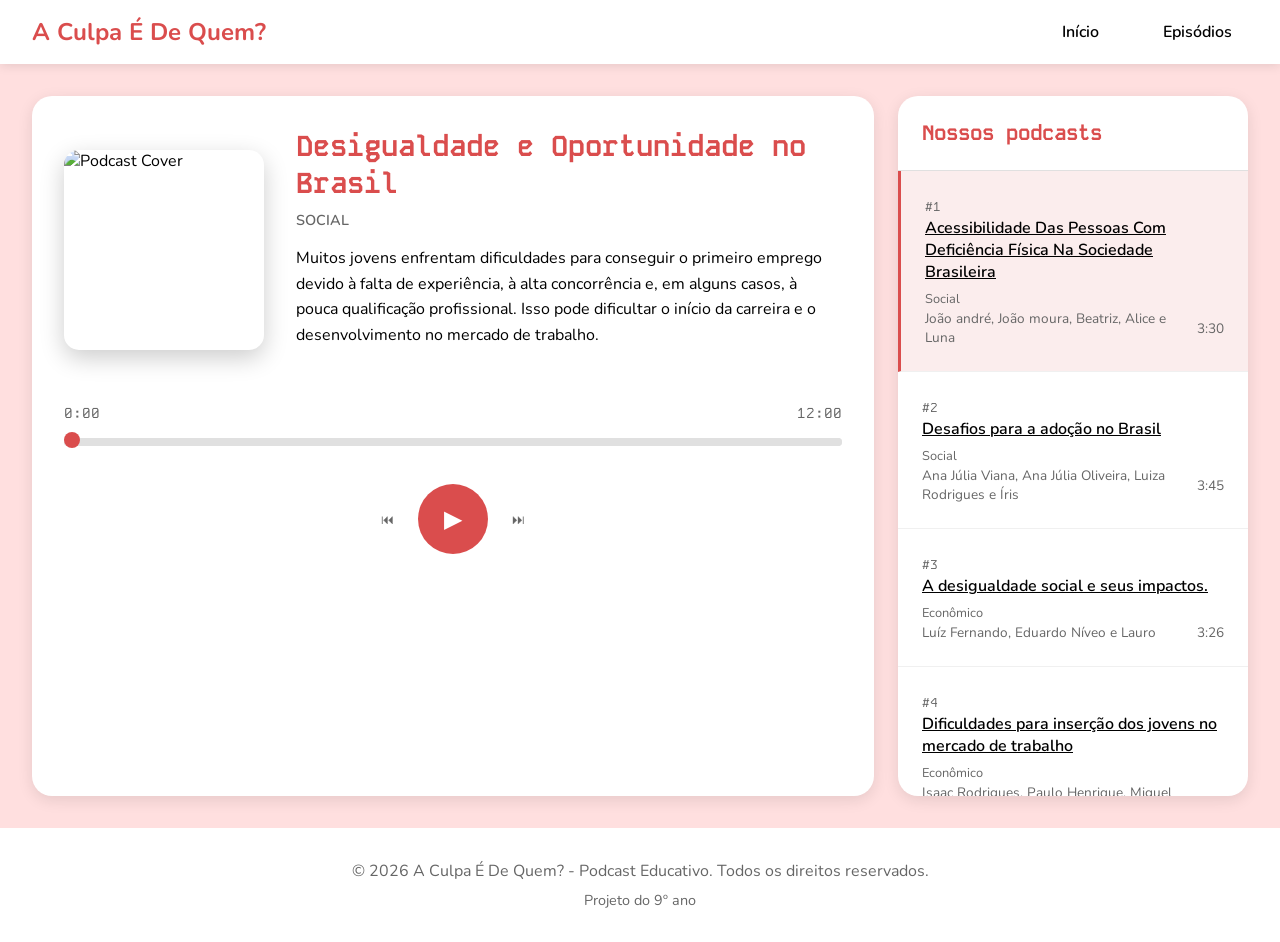
==== player.html @ da33fbc8 "Update player.html" ====
<!DOCTYPE html>
<html lang="pt-BR">
<head>
    <meta charset="UTF-8">
    <meta name="viewport" content="width=device-width, initial-scale=1.0">
    <title>Player - A Culpa É De Quem?</title>
    <link rel="preconnect" href="https://fonts.googleapis.com">
    <link rel="preconnect" href="https://fonts.gstatic.com" crossorigin>
    <link href="https://fonts.googleapis.com/css2?family=Kode+Mono:wght@400;600;700&family=Nunito:wght@400;600;700&display=swap" rel="stylesheet">
    <link rel="stylesheet" href="styles/base.css">
    <link rel="stylesheet" href="styles/layout.css">
    <link rel="stylesheet" href="styles/components.css">
    <link rel="stylesheet" href="styles/pages/player.css">

</head>
<body>
    <header>
        <div class="logo">
           
            <span class="logo-text">A Culpa É De Quem?</span>
        </div>
        <nav>
            <ul>
                <li><a href="index.html">Início</a></li>
                <li><a href="episodes.html">Episódios</a></li>
                
               
            </ul>
        </nav>
        <div class="mobile-menu" onclick="toggleMenu()">☰</div>
    </header>

    <main class="main-container">
        <!-- Player Section -->
        <section class="player-section">
            <div class="current-episode">
                <div class="episode-cover">
                    <img id="imagem" src="imagens/trabalho2.png" alt="Podcast Cover">
                </div>
                <div class="episode-details">
                    <h2>Desigualdade e Oportunidade no Brasil</h2>
                    <span class="episode-category">Social</span>
                    <p class="episode-description">Muitos jovens enfrentam dificuldades para conseguir o primeiro emprego devido à falta de experiência, à alta concorrência e, em alguns casos, à pouca qualificação profissional. Isso pode dificultar o início da carreira e o desenvolvimento no mercado de trabalho.</p>
                </div>
            </div>

            <div class="progress-container">
                <div class="progress-info">
                    <span id="currentTime">0:00</span>
                    <span id="totalDuration">12:00</span>
                </div>
                
                
               <input type="range" min="0" max="100" value="0" step="0.1" id="timeSeeker" style="width: 100%; height: 8px; cursor: pointer; -webkit-appearance: none; appearance: none; background: #e0e0e0; border-radius: 4px;">
               
            </div>

            <div class="controls">
                <button class="control-btn" onclick="prevEpisode()">
                    <span>⏮</span>
                </button>
                <button class="control-btn play-pause" onclick="togglePlay()" id="playButton">▶</button>
                <button class="control-btn" onclick="nextEpisode()">
                    <span>⏭</span>
                </button>
            </div>

            
        </section>

        <aside class="playlist-section">
            <div class="playlist-header">
                <h3>Nossos podcasts</h3>
            </div>
            <div class="playlist-items" id="playlist">
                <!-- Episodes will be populated by JavaScript -->
            </div>
        </aside>
    </main>

    <footer>
        <p>&copy; 2026 A Culpa É De Quem? - Podcast Educativo. Todos os direitos reservados.</p>
        <p style="margin-top: 0.5rem; font-size: 0.9rem;">Projeto do 9º ano</p>
    </footer>

    <script>
         const episodes = [
             {
                 title: 'Acessibilidade Das Pessoas Com Deficiência Física Na Sociedade Brasileira',
                 category: 'Social',
                 creator: 'João andré, João moura, Beatriz, Alice e Luna',
                 duration: '3:30',
                 description: 'teste',
                 thumbnail: 'Imagens/Acessibilidade.jpeg',
                 audioUrl: 'audios/acessibilidade.mp3'
             },
             {
                 title: 'Desafios para a adoção no Brasil ',
                 category: 'Social',
                 creator: 'Ana Júlia Viana, Ana Júlia Oliveira, Luiza Rodrigues e Íris',
                 duration: '3:45',
                 description: 'adoção do Brasil enfrenta desafios como a demora no processo, a burocracia e a preferência por determinados perfis de crianças, fazendo com que muitas permaneçam por anos a espera de uma família.',
                 thumbnail: 'https://raw.githubusercontent.com/gabrielhenriquemoreira/sala-s/main/imagens/43446.jpg',
                 audioUrl: 'audios/Adocao.mpeg'
             },
             {
                 title: 'A desigualdade social e seus impactos.',
                 category: 'Econômico',
                 creator: 'Luíz Fernando, Eduardo Níveo e Lauro',
                 duration: '3:26',
                 description: 'Neste episódio, conversamos sobre a desigualdade social no Brasil, abordando suas principais causas, consequências e possíveis soluções. Também relacionamos o tema ao livro Quarto de Despejo e à reflexão de Ariano Suassuna sobre os “dois Brasis”, mostrando como a desigualdade afeta a vida de milhões de pessoas.',
                 thumbnail: 'Imagens/Desigualdade.jpeg',
                 audioUrl: 'audios/Desigualdade.mp3'
             },
             {
                 title: 'Dificuldades para inserção dos jovens no mercado de trabalho',
                 category: 'Econômico',
                 creator: 'Isaac Rodrigues, Paulo Henrique, Miguel Orsine e Bernardo Queiroz',
                 duration: '2:35',
                 description: 'Muitos jovens enfrentam dificuldades para conseguir o primeiro emprego devido à falta de experiência, à alta concorrência e, em alguns casos, à pouca qualificação profissional. Isso pode dificultar o início da carreira e o desenvolvimento no mercado de trabalho.',
                 thumbnail: 'Imagens/Trabalho2.png',
                 audioUrl: 'audios/trabalho.mp3'
             },
             {
                 title: 'Saúde pública no Brasil: A importância do SUS',
                 category: 'Saúde',
                 creator: 'Luísa Resende, Bianca, Mariana, Arthur e Emanuelle',
                 duration: '3:56',
                 description: 'Neste episódio, conversamos com a Dra. Emanuella Francisca sobre o impacto do Sistema Único de Saúde no Brasil! Falamos sobre o histórico do acesso à saúde, a realidade do investimento público, as consequências da falta de recursos e os princípios que fazem o SUS ser fundamental para a população.',
                 thumbnail: 'Imagens/SUS.png',
                 audioUrl: 'audios/SUS.mp3'
             },
             {
                 title: 'Como enfrentar a gordofobia no Brasil',
                 category: 'Social',
                 creator: 'Miguel Pereira, Bryan, Alan e Juarez',
                 duration: '2:36',
                 description: 'A gordofobia no Brasil é um preconceito que afeta pessoas gordas por meio de discriminação, exclusão e estereótipos, presentes em diferentes áreas da sociedade, como trabalho, saúde e convivência social. Esse problema é reforçado por padrões de beleza que valorizam a magreza, causando impactos como baixa autoestima, ansiedade e dificuldade de acesso a um atendimento respeitoso. Combater a gordofobia exige promover respeito, inclusão e conscientização, garantindo que todas as pessoas sejam tratadas com dignidade.',
                 thumbnail: 'https://raw.githubusercontent.com/gabrielhenriquemoreira/sala-s/main/imagens/43446.jpg',
                 audioUrl: 'audios/gordofobia.mp3'
             },
             {
                 title: 'Capacitismo e os desafios das pessoas com deficiência',
                 category: 'Social',
                 creator: 'Pedro, Vinícius, David, João Gabriel, Miguel Santos e Kauã',
                 duration: '3:07',
                 description: 'As pessoas com deficiencia enfrentam diversos problemas no dia a dia devido a falta de acessibilidade, mostrando que muitos direitos garantidos pelas leis não tem a sua devida fiscalização.',
                 thumbnail: 'Imagens/Capacitismo.png',
                 audioUrl: 'audios/Capacitismo.mp3'
             }
         ];


        let currentEpisodeIndex = 0;
        let isPlaying = false;
        let audioElement = new Audio();
        let currentAudio = null;
        const imageElement = document.querySelector('#imagem');
        const urlParams = new URLSearchParams(window.location.search);

        document.addEventListener("DOMContentLoaded", () => {
            loadEpisode(urlParams.get('episode'));
            currentEpisodeIndex = parseInt(urlParams.get('episode'));
            renderPlaylist();
        });

         function renderPlaylist() {
             const playlistContainer = document.getElementById('playlist');
             playlistContainer.innerHTML = '';
 
             episodes.forEach((episode, index) => {
                 const item = document.createElement('div');
                 item.className = `playlist-item ${index === currentEpisodeIndex ? 'active' : ''}`;
                 if (index === currentEpisodeIndex && isPlaying) {
                     item.classList.add('playing');
                 }
 
                 item.innerHTML = `
                     
                     <span class="episode-number">#${index + 1}</span>
                     <a href="#" class="playlist-item-title">${episode.title}</a>
                     <span class="playlist-item-category">${episode.category}</span>
                     <div class="playlist-item-meta">
                         <span class="playlist-creator">
                             
                             <span>${episode.creator}</span>
                         </span>
                         <span>${episode.duration}</span>
                     </div>
                 `;
 
                 item.addEventListener('click', () => loadEpisode(index));
                 playlistContainer.appendChild(item);
             });
         }
 
         function loadEpisode(index) {
             currentEpisodeIndex = index;
             const episode = episodes[index];
 
             document.querySelector('.episode-details h2').textContent = episode.title;
             document.querySelector('.episode-details .episode-category').textContent = episode.category;
             document.querySelector('.episode-details .episode-description').textContent = episode.description;
             document.getElementById('totalDuration').textContent = episode.duration;
             document.getElementById('imagem').src = episode.thumbnail;
 
             // Update Audio Source
             audioElement.src = episode.audioUrl;
             audioElement.load();
             
             // If it was playing, pause it first before switching
             audioElement.play().catch(e => console.error("Playback failed:", e));
             isPlaying = true;
             updatePlayButton();
             
             renderPlaylist();
         }
 
         function updatePlayButton() {
             const playButton = document.getElementById('playButton');
             playButton.textContent = isPlaying ? '⏸' : '▶';
         }
 
         function togglePlay() {
             if (audioElement.src) {
                 if (isPlaying) {
                     audioElement.pause();
                 } else {
                     audioElement.play().catch(e => console.error("Playback failed:", e));
                 }
                 isPlaying = !isPlaying;
                 updatePlayButton();
             }
         }
 
         function prevEpisode() {
             if (currentEpisodeIndex > 0) {
                 loadEpisode(currentEpisodeIndex - 1);
             }
         }
 
         function nextEpisode() {
             if (currentEpisodeIndex < episodes.length - 1) {
                 loadEpisode(currentEpisodeIndex + 1);
             }
         }
 
         function toggleMenu() {
             const nav = document.querySelector('nav ul');
             nav.classList.toggle('show');
         }
 
         // Progress Bar Logic
          const progressFill = document.getElementById('progressFill');
          const timeSeeker = document.getElementById('timeSeeker');
          const currentTimeSpan = document.getElementById('currentTime');

          audioElement.addEventListener('timeupdate', () => {
              if (audioElement.duration) {
                  const progress = (audioElement.currentTime / audioElement.duration) * 100;
                  
                  
                  const mins = Math.floor(audioElement.currentTime / 60);
                  const secs = Math.floor(audioElement.currentTime % 60).toString().padStart(2, '0');
                  currentTimeSpan.textContent = `${mins}:${secs}`;
                  
                  timeSeeker.value = progress;
              }
          });

          // Click on progress bar to seek
          

          // Click on range slider to seek
          timeSeeker.addEventListener('input', (e) => {
              if (audioElement.duration) {
                  const seekPosition = (e.target.value / 100) * audioElement.duration;
                  audioElement.currentTime = seekPosition;
                  progressFill.style.width = `${e.target.value}%`;
                  currentTimeSpan.textContent = `${Math.floor(seekPosition / 60)}:${Math.floor(seekPosition % 60).toString().padStart(2, '0')}`;
              }
          });
 
         audioElement.addEventListener('ended', () => {
             if (currentEpisodeIndex < episodes.length - 1) {
                 nextEpisode();
             } else {
                 isPlaying = false;
                 updatePlayButton();
             }
         });

         // Initialize
         renderPlaylist();
         
     </script>

</body>
</html>
---- styles/base.css ----
* {
    margin: 0;
    padding: 0;
    box-sizing: border-box;
}

:root {
    --primary-red: rgb(218, 77, 77);
    --darker-red: rgb(154, 27, 27);
    --bg-color: rgb(255, 223, 223);
    --white: #ffffff;
    --black: #000000;
    --text-gray: #666666;
}

body {
    font-family: 'Nunito', sans-serif;
    background-color: var(--bg-color);
    color: var(--black);
    overflow-x: hidden;
}

h1, h2, h3, h4, h5, h6, .font-mono {
    font-family: 'Kode Mono', monospace;
}
---- styles/layout.css ----
/* Header */
header {
    background-color: var(--white);
    padding: 1rem 2rem;
    display: flex;
    justify-content: space-between;
    align-items: center;
    box-shadow: 0 2px 10px rgba(0,0,0,0.1);
    position: sticky;
    top: 0;
    z-index: 1000;
}

.logo {
    display: flex;
    align-items: center;
    gap: 1rem;
}

.logo img {
    width: 50px;
    height: 50px;
    border-radius: 50%;
}

.logo-text {
    font-size: 1.5rem;
    font-weight: 700;
    color: var(--primary-red);
}

nav ul {
    display: flex;
    list-style: none;
    gap: 2rem;
}

nav a {
    text-decoration: none;
    color: var(--black);
    font-weight: 600;
    padding: 0.5rem 1rem;
    border-radius: 20px;
    transition: all 0.3s;
}

nav a:hover, nav a.active {
    background-color: var(--primary-red);
    color: var(--white);
}

.mobile-menu {
    display: none;
    font-size: 1.5rem;
    cursor: pointer;
}

/* Hero Section */
.hero {
    background: linear-gradient(135deg, var(--primary-red) 0%, var(--darker-red) 100%);
    min-height: 300px;
    display: flex;
    align-items: center;
    padding: 3rem 2rem;
    position: relative;
    overflow: hidden;
}

.hero::before {
    content: '';
    position: absolute;
    top: 0;
    left: 0;
    right: 0;
    bottom: 0;
    background: url('https://raw.githubusercontent.com/gabrielhenriquemoreira/sala-s/main/imagens/pexels-pixabay-159206.jpg') no-repeat center center;
    background-size: cover;
    opacity: 0.15;
    z-index: 0;
}

.hero-content {
    position: relative;
    z-index: 1;
    max-width: 800px;
}

.hero h1 {
    font-size: 3rem;
    color: var(--white);
    margin-bottom: 1rem;
    text-shadow: 2px 2px 4px rgba(0,0,0,0.3);
}

.hero p {
    font-size: 1.2rem;
    color: rgba(255,255,255,0.9);
    text-shadow: 1px 1px 2px rgba(0,0,0,0.3);
}

/* Footer */
footer {
    background: var(--white);
    padding: 2rem;
    text-align: center;
    color: var(--text-gray);
}

/* Category Buttons */
.category-btn {
    padding: 0.75rem 1.5rem;
    background: var(--white);
    border: 2px solid var(--primary-red);
    border-radius: 25px;
    color: var(--primary-red);
    font-weight: 600;
    cursor: pointer;
    transition: all 0.3s;
    font-family: 'Nunito', sans-serif;
}

.category-btn:hover,
.category-btn.active {
    background: var(--primary-red);
    color: var(--white);
}
---- styles/components.css ----
/* Section Titles */
.section-title {
    font-size: 2rem;
    color: var(--primary-red);
    margin-bottom: 2rem;
    display: flex;
    align-items: center;
    gap: 0.5rem;
}


/* Submit Button */
.submit-btn {
    background: var(--primary-red);
    color: var(--white);
    border: none;
    padding: 1rem 2rem;
    border-radius: 25px;
    font-size: 1rem;
    font-weight: 700;
    cursor: pointer;
    transition: all 0.3s;
    width: 100%;
    font-family: 'Kode Mono', monospace;
}

.submit-btn:hover {
    background: var(--darker-red);
    transform: scale(1.02);
}

/* Form Elements */
.form-group {
    margin-bottom: 1.5rem;
}

.form-group label {
    display: block;
    font-weight: 600;
    margin-bottom: 0.5rem;
    color: var(--black);
}

.form-group input,
.form-group textarea,
.form-group select {
    width: 100%;
    padding: 1rem;
    border: 2px solid #e0e0e0;
    border-radius: 10px;
    font-family: 'Nunito', sans-serif;
    font-size: 1rem;
    transition: border-color 0.3s;
}

.form-group input:focus,
.form-group textarea:focus,
.form-group select:focus {
    outline: none;
    border-color: var(--primary-red);
}

.form-group textarea {
    min-height: 150px;
    resize: vertical;
}

.form-group select {
    width: 100%;
    padding: 1rem;
    border: 2px solid #e0e0e0;
    border-radius: 10px;
    font-family: 'Nunito', sans-serif;
    font-size: 1rem;
    background: var(--white);
    cursor: pointer;
}

.form-group select:focus {
    outline: none;
    border-color: var(--primary-red);
}

/* Social Buttons */
.social-btn {
    display: flex;
    align-items: center;
    gap: 0.5rem;
    padding: 0.75rem 1.5rem;
    background: var(--white);
    border: 2px solid var(--primary-red);
    border-radius: 25px;
    color: var(--primary-red);
    text-decoration: none;
    font-weight: 600;
    transition: all 0.3s;
}

.social-btn:hover {
    background: var(--primary-red);
    color: var(--white);
}

/* Player Controls */
.control-btn {
    background: none;
    border: none;
    cursor: pointer;
    color: var(--text-gray);
    transition: all 0.3s;
    display: flex;
    align-items: center;
    justify-content: center;
}

.control-btn:hover {
    color: var(--primary-red);
    transform: scale(1.1);
}

.control-btn.play-pause {
    width: 70px;
    height: 70px;
    background: var(--primary-red);
    border-radius: 50%;
    color: var(--white);
    font-size: 1.5rem;
}

.control-btn.play-pause:hover {
    background: var(--darker-red);
    transform: scale(1.1);
    color: var(--white);
}

/* Volume Slider */
.volume-slider {
    width: 100px;
    height: 4px;
    appearance: none;
    background: #e0e0e0;
    border-radius: 2px;
    outline: none;
    -webkit-appearance: none;
    -moz-appearance: none;
}

.volume-slider::-webkit-slider-thumb {
    -webkit-appearance: none;
    width: 14px;
    height: 14px;
    background: var(--primary-red);
    border-radius: 50%;
    cursor: pointer;
}

.volume-slider::-moz-range-thumb {
    width: 14px;
    height: 14px;
    background: var(--primary-red);
    border-radius: 50%;
    cursor: pointer;
    border: none;
}

.volume-slider::-ms-thumb {
    width: 14px;
    height: 14px;
    background: var(--primary-red);
    border-radius: 50%;
    cursor: pointer;
    border: none;
}

/* Playlist Items */
.playlist-item {
    padding: 1.5rem;
    border-bottom: 1px solid #f0f0f0;
    cursor: pointer;
    transition: background 0.3s;
}

.playlist-item:hover {
    background: var(--bg-color);
}

.playlist-item.active {
    background: rgba(218, 77, 77, 0.1);
    border-left: 3px solid var(--primary-red);
}

.playlist-item.playing {
    background: rgba(218, 77, 77, 0.2);
    border-left: 3px solid var(--primary-red);
}

.playlist-item.playing::before {
    content: '▶';
    color: var(--primary-red);
    font-size: 0.8rem;
    margin-right: 0.5rem;
}

.playlist-creator img {
    width: 25px;
    height: 25px;
    border-radius: 50%;
}

/* Progress Bar */
.progress-bar {
    height: 8px;
    background: #e0e0e0;
    border-radius: 4px;
    overflow: hidden;
}

.progress-fill {
    height: 100%;
    background: var(--primary-red);
    width: 0%;
    transition: width 0.1s linear;
    border-radius: 4px;
}

.progress-fill:hover {
    cursor: pointer;
}

/* Range Slider */
#timeSeeker {
    cursor: pointer;
    transition: opacity 0.2s;
    -webkit-appearance: none;
    appearance: none;
    height: 100%;
    background: var(--primary-red);
    width: 0%;
    transition: width 0.1s linear;
    border-radius: 4px;
}

#timeSeeker::-webkit-slider-thumb {
    -webkit-appearance: none;
    appearance: none;
    width: 16px;
    height: 16px;
    background: var(--primary-red);
    border-radius: 50%;
    cursor: pointer;
    margin-top: -6px;
    transition: transform 0.2s;
}

#timeSeeker::-webkit-slider-thumb:hover {
    transform: scale(1.2);
}

#timeSeeker::-moz-range-thumb {
    width: 16px;
    height: 16px;
    background: var(--primary-red);
    border-radius: 50%;
    cursor: pointer;
    border: none;
    transition: transform 0.2s;
}

#timeSeeker::-moz-range-thumb:hover {
    transform: scale(1.2);
}

#timeSeeker::-ms-thumb {
    width: 16px;
    height: 16px;
    background: var(--primary-red);
    border-radius: 50%;
    cursor: pointer;
    border: none;
    transition: transform 0.2s;
}

#timeSeeker::-ms-thumb:hover {
    transform: scale(1.2);
}

#timeSeeker::-webkit-slider-runnable-track {
    height: 8px;
    background: #e0e0e0;
    border-radius: 4px;
    cursor: pointer;
}

#timeSeeker::-moz-range-track {
    height: 8px;
    background: #e0e0e0;
    border-radius: 4px;
    cursor: pointer;
}
---- styles/pages/player.css ----
* {
    margin: 0;
    padding: 0;
    box-sizing: border-box;
}
    
:root {
    --primary-red: rgb(218, 77, 77);
    --darker-red: rgb(154, 27, 27);
    --bg-color: rgb(255, 223, 223);
    --white: #ffffff;
    --black: #000000;
    --text-gray: #666666;
}
    
body {
    font-family: 'Nunito', sans-serif;
    background-color: var(--bg-color);
    color: var(--black);
    overflow-x: hidden;
}
    
h1, h2, h3, h4, h5, h6, .font-mono {
    font-family: 'Kode Mono', monospace;
}
    
/* Header */
header {
    background-color: var(--white);
    padding: 1rem 2rem;
    display: flex;
    justify-content: space-between;
    align-items: center;
    box-shadow: 0 2px 10px rgba(0,0,0,0.1);
    position: sticky;
    top: 0;
    z-index: 1000;
}
    
.logo {
    display: flex;
    align-items: center;
    gap: 1rem;
}
    
.logo img {
    width: 50px;
    height: 50px;
    border-radius: 50%;
}
    
.logo-text {
    font-size: 1.5rem;
    font-weight: 700;
    color: var(--primary-red);
}
    
nav ul {
    display: flex;
    list-style: none;
    gap: 2rem;
}
    
nav a {
    text-decoration: none;
    color: var(--black);
    font-weight: 600;
    padding: 0.5rem 1rem;
    border-radius: 20px;
    transition: all 0.3s;
}
    
nav a:hover, nav a.active {
    background-color: var(--primary-red);
    color: var(--white);
}
    
.mobile-menu {
    display: none;
    font-size: 1.5rem;
    cursor: pointer;
}
    
/* Main Layout */
.main-container {
    display: grid;
    grid-template-columns: 1fr 350px;
    gap: 1.5rem;
    padding: 2rem;
    max-width: 1600px;
    margin: 0 auto;
}
    
/* Player Section */
.player-section {
    background: var(--white);
    border-radius: 20px;
    padding: 2rem;
    box-shadow: 0 4px 15px rgba(0,0,0,0.1);
}
    
.current-episode {
    display: grid;
    grid-template-columns: 200px 1fr;
    gap: 2rem;
    align-items: center;
    margin-bottom: 2rem;
}
    
.episode-cover {
    width: 200px;
    height: 200px;
    border-radius: 15px;
    overflow: hidden;
    box-shadow: 0 8px 25px rgba(0,0,0,0.2);
}
    
.episode-cover img {
    width: 100%;
    height: 100%;
    object-fit: cover;
}
    
.episode-details {
    display: flex;
    flex-direction: column;
    justify-content: center;
}
    
.episode-details h2 {
    font-size: 1.8rem;
    color: var(--primary-red);
    margin-bottom: 0.5rem;
}
    
.episode-category {
    font-size: 0.9rem;
    color: var(--text-gray);
    margin-bottom: 1rem;
    font-weight: 600;
    text-transform: uppercase;
}
    
.episode-description {
    font-size: 1rem;
    color: var(--black);
    line-height: 1.6;
    margin-bottom: 1.5rem;
}
    
.progress-container {
    margin-bottom: 2rem;
}
    
.progress-info {
    display: flex;
    justify-content: space-between;
    font-size: 0.9rem;
    color: var(--text-gray);
    margin-bottom: 0.5rem;
    font-family: 'Kode Mono', monospace;
}
    
.progress-bar {
    height: 8px;
    background: #e0e0e0;
    border-radius: 4px;
    overflow: hidden;
    cursor: pointer;
}

.progress-fill {
    height: 100%;
    background: var(--primary-red);
    width: 0%;
    transition: width 0.1s linear;
    border-radius: 4px;
}
    
.controls {
    display: flex;
    justify-content: center;
    align-items: center;
    gap: 1.5rem;
    margin-bottom: 1.5rem;
}
    
.control-btn {
    background: none;
    border: none;
    cursor: pointer;
    color: var(--text-gray);
    transition: all 0.3s;
    display: flex;
    align-items: center;
    justify-content: center;
}
    
.control-btn:hover {
    color: var(--primary-red);
    transform: scale(1.1);
}
    
.control-btn.play-pause {
    width: 70px;
    height: 70px;
    background: var(--primary-red);
    border-radius: 50%;
    color: var(--white);
    font-size: 1.5rem;
}
    
.control-btn.play-pause:hover {
    background: var(--darker-red);
    transform: scale(1.1);
    color: var(--white);
}
    
.volume-control {
    display: flex;
    align-items: center;
    gap: 1rem;
}
    
.volume-slider {
    width: 100px;
    height: 4px;
    appearance: none;
    background: #e0e0e0;
    border-radius: 2px;
    outline: none;
    -webkit-appearance: none;
    -moz-appearance: none;
}
    
.volume-slider::-webkit-slider-thumb {
    -webkit-appearance: none;
    width: 14px;
    height: 14px;
    background: var(--primary-red);
    border-radius: 50%;
    cursor: pointer;
}
    
.volume-slider::-moz-range-thumb {
    width: 14px;
    height: 14px;
    background: var(--primary-red);
    border-radius: 50%;
    cursor: pointer;
    border: none;
}
    
.volume-slider::-ms-thumb {
    width: 14px;
    height: 14px;
    background: var(--primary-red);
    border-radius: 50%;
    cursor: pointer;
    border: none;
}
    
/* Playlist Section */
.playlist-section {
    background: var(--white);
    border-radius: 20px;
    box-shadow: 0 4px 15px rgba(0,0,0,0.1);
    display: flex;
    flex-direction: column;
    max-height: calc(100vh - 200px);
}
    
.playlist-header {
    padding: 1.5rem;
    border-bottom: 1px solid #e0e0e0;
}
    
.playlist-header h3 {
    font-size: 1.3rem;
    color: var(--primary-red);
}
    
.playlist-header p {
    font-size: 0.9rem;
    color: var(--text-gray);
    margin-top: 0.25rem;
}
    
.playlist-items {
    overflow-y: auto;
    flex: 1;
}
    
.playlist-item {
    padding: 1.5rem;
    border-bottom: 1px solid #f0f0f0;
    cursor: pointer;
    transition: background 0.3s;
}
    
.playlist-item:hover {
    background: var(--bg-color);
}
    
.playlist-item.active {
    background: rgba(218, 77, 77, 0.1);
    border-left: 3px solid var(--primary-red);
}
    
.playlist-item.playing {
    background: rgba(218, 77, 77, 0.2);
    border-left: 3px solid var(--primary-red);
}
    
.playing-indicator {
    display: none;
    margin-right: 0.5rem;
}
    
.playlist-item.playing .playing-indicator {
    display: inline-block;
}
    
.playlist-item.playing::before {
    content: '▶';
    color: var(--primary-red);
    font-size: 0.8rem;
    margin-right: 0.5rem;
}
    
.episode-number {
    font-size: 0.8rem;
    color: var(--text-gray);
    font-family: 'Kode Mono', monospace;
    margin-right: 0.5rem;
}
    
.playlist-item-title {
    font-weight: 600;
    color: var(--black);
    margin-bottom: 0.25rem;
    display: block;
}
    
.playlist-item-title:hover {
    color: var(--primary-red);
}
    
.playlist-item-category {
    font-size: 0.8rem;
    color: var(--text-gray);
    margin-bottom: 0.5rem;
}
    
.playlist-item-meta {
    display: flex;
    justify-content: space-between;
    align-items: center;
    font-size: 0.85rem;
    color: var(--text-gray);
}
    
.playlist-creator {
    display: flex;
    align-items: center;
    gap: 0.5rem;
}
    
.playlist-creator img {
    width: 25px;
    height: 25px;
    border-radius: 50%;
}
    
/* Mobile Responsive */
@media (max-width: 1000px) {
    .main-container {
        grid-template-columns: 1fr;
    }
    
    .playlist-section {
        max-height: none;
        height: 400px;
    }
}
    
@media (max-width: 768px) {
    .mobile-menu {
        display: block;
    }
    
    nav ul {
        display: none;
        flex-direction: column;
        position: absolute;
        top: 100%;
        left: 0;
        right: 0;
        background: var(--white);
        padding: 1rem;
        box-shadow: 0 4px 10px rgba(0,0,0,0.1);
    }
    
    nav ul.show {
        display: flex;
    }
    
    .current-episode {
        grid-template-columns: 1fr;
        text-align: center;
    }
    
    .episode-cover {
        width: 200px;
        align-self: center;
        margin: 0 auto
        
    }
    
    .controls {
        gap: 30x;
    }
    
    .volume-control {
        display: none;
    }
}

.footer-subtext {
    margin-top: 0.5rem;
    font-size: 0.9rem;
}
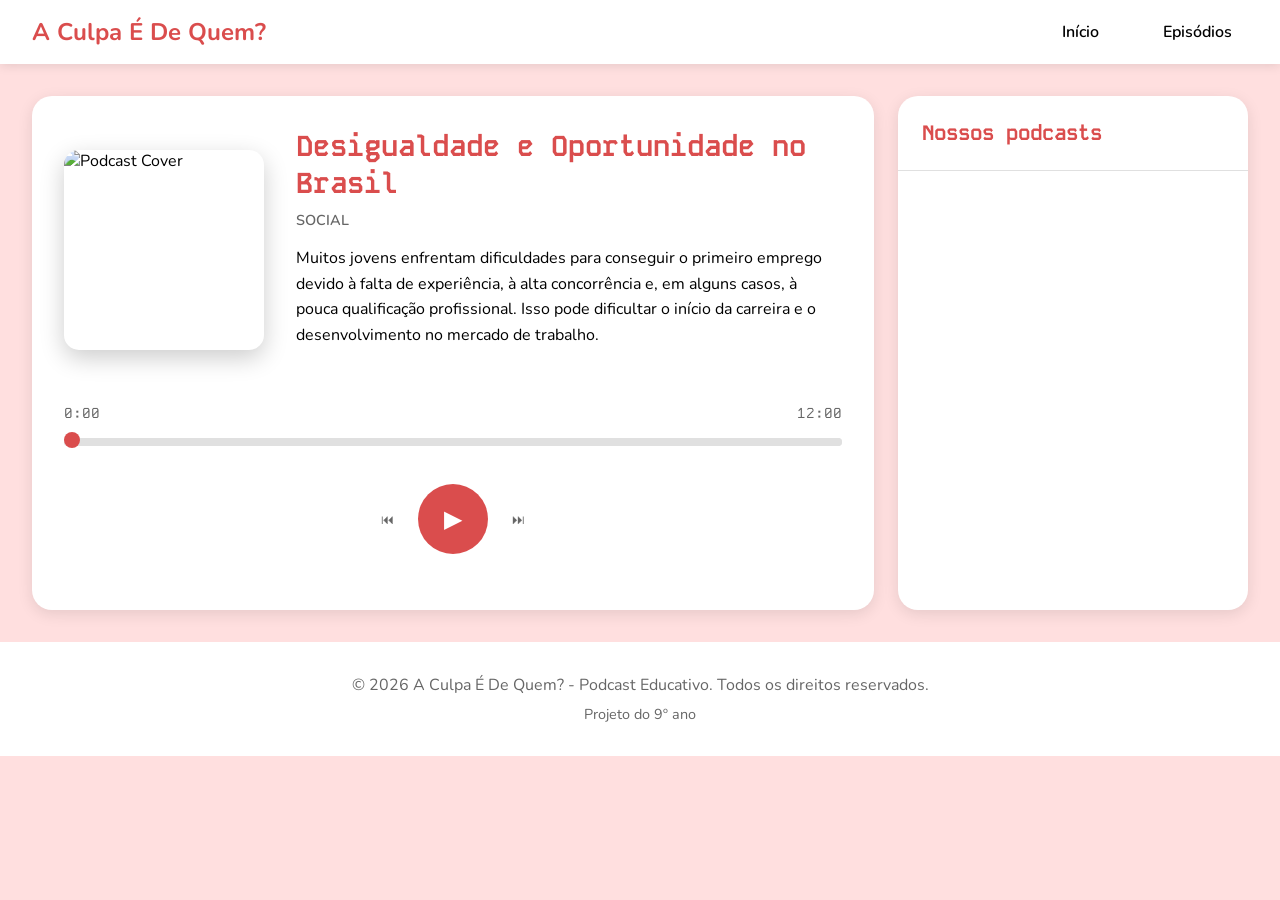
==== commit 560024de: "Update player.html" ====
--- a/player.html
+++ b/player.html
@@ -90,9 +90,9 @@
                  category: 'Social',
                  creator: 'João andré, João moura, Beatriz, Alice e Luna',
                  duration: '3:30',
-                 description: 'teste',
+                 description: '',
                  thumbnail: 'Imagens/Acessibilidade.jpeg',
-                 audioUrl: 'audios/acessibilidade.mp3'
+                 audioUrl: 'audios/Acessibilidade.mp3'
              },
              {
                  title: 'Desafios para a adoção no Brasil ',
@@ -147,7 +147,25 @@
                  description: 'As pessoas com deficiencia enfrentam diversos problemas no dia a dia devido a falta de acessibilidade, mostrando que muitos direitos garantidos pelas leis não tem a sua devida fiscalização.',
                  thumbnail: 'Imagens/Capacitismo.png',
                  audioUrl: 'audios/Capacitismo.mp3'
-             }
+             },
+             {
+                 title: 'Desafios para combater a gravidez precoce no Brasil',
+                 category: 'Social',
+                 creator: 'Maíra Oliveira, Luisa Maria Guimarães, Bryan Brito, Alice Pereira, Mariana Silva',
+                 duration: '3:30',
+                 description: 'Neste episódio, vamos falar sobre a gravidez na adolescência e os desafios que muitos jovens enfrentam. Também vamos conversar sobre a importância da informação, da educação sexual, do apoio da família e da escola. Com a participação da psicóloga Dra. Mariana Souza, vamos entender melhor esse problema e discutir o que pode ser feito para ajudar os adolescentes a tomarem decisões mais conscientes.',
+                 thumbnail: 'https://raw.githubusercontent.com/gabrielhenriquemoreira/sala-s/main/imagens/43446.jpg',
+                 audioUrl: 'audios/gravidez.aac'
+             },
+             {
+                 title: 'Evasão Escolar no Brasil',
+                 category: 'Social',
+                 creator: 'Jean de Oliveira Campos, Enzo Gabriel Rabelo Ribeiro, Pedro Lucas Chaves, Pedro Augusto de Paula, João Vitor
+                 duration: '3:47',
+                 description: 'Neste podcast, vamos falar sobre a evasão escolar no Brasil, um problema que acontece quando estudantes deixam de frequentar a escola antes de concluir seus estudos. Vamos explicar algumas das principais causas desse problema, como dificuldades financeiras, necessidade de trabalhar, falta de apoio familiar, problemas de aprendizagem e desigualdade social.',
+                 thumbnail: 'Imagens/evasao.jpeg',
+                 audioUrl: 'audios/evasao.mp3'
+             };
          ];
 
 
@@ -218,7 +236,7 @@
  
          function updatePlayButton() {
              const playButton = document.getElementById('playButton');
-             playButton.textContent = isPlaying ? '⏸' : '▶';
+             playButton.textContent = isPlaying ? '||' : '▶';
          }
  
          function togglePlay() {
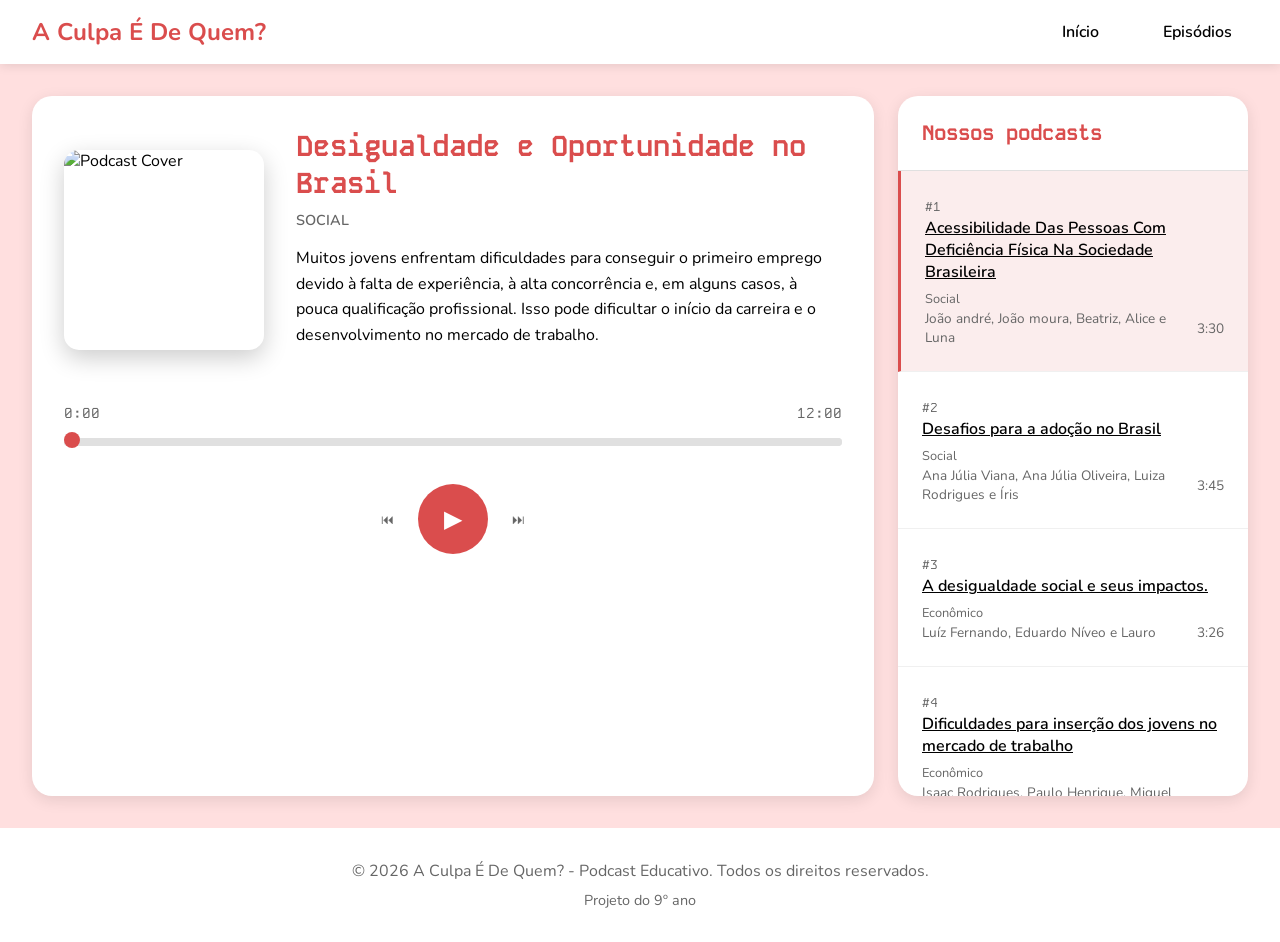
==== commit ae7aa174: "Add new podcast episodes with details" ====
--- a/player.html
+++ b/player.html
@@ -160,12 +160,48 @@
              {
                  title: 'Evasão Escolar no Brasil',
                  category: 'Social',
-                 creator: 'Jean de Oliveira Campos, Enzo Gabriel Rabelo Ribeiro, Pedro Lucas Chaves, Pedro Augusto de Paula, João Vitor
+                 creator: 'Jean de Oliveira Campos, Enzo Gabriel Rabelo Ribeiro, Pedro Lucas Chaves, Pedro Augusto de Paula, João Vitor',
                  duration: '3:47',
                  description: 'Neste podcast, vamos falar sobre a evasão escolar no Brasil, um problema que acontece quando estudantes deixam de frequentar a escola antes de concluir seus estudos. Vamos explicar algumas das principais causas desse problema, como dificuldades financeiras, necessidade de trabalhar, falta de apoio familiar, problemas de aprendizagem e desigualdade social.',
                  thumbnail: 'Imagens/evasao.jpeg',
                  audioUrl: 'audios/evasao.mp3'
-             };
+             },
+             {
+                 title: 'Os desafios do combate ao tabagismo entre os jovens.',
+                 category: 'Social',
+                 creator: 'Victor, Theo, Dylan, Filipe e Davi',
+                 duration: '4:09',
+                 description: 'Neste episódio, discutimos os desafios do combate ao tabagismo entre os jovens, abordando a influência dos amigos, das redes sociais e da sociedade no consumo de cigarros e vapes. Também refletimos sobre a importância da informação, da prevenção e da conscientização para ajudar os adolescentes a fazer escolhas mais saudáveis.',
+                 thumbnail: 'Imagens/cigarro.jpeg',
+                 audioUrl: 'audios/cigarro.mp3'
+              },
+              {
+                 title: 'Efeitos da falta de saneamento básico na saúde dos brasileiros',
+                 category: 'Saúde',
+                 creator: 'Giovanna Parreiras, Cecília Pereira, Júlia Vieira, Guilherme Aurélio e Ana Júlia Gonçalves',
+                 duration: '3:07',
+                 description: 'Este podcast fala sobre os efeitos da falta de saneamento básico na vida dos estudantes brasileiros, mostrando como a falta de água tratada, esgoto e higiene pode afetar a saúde.',
+                 thumbnail: 'https://raw.githubusercontent.com/gabrielhenriquemoreira/sala-s/main/imagens/43446.jpg',
+                 audioUrl: 'audios/saneamento.mp3'
+              },
+              {
+                 title: 'O trabalho escravo no Brasil contemporâneo',
+                 category: 'Econômico',
+                 creator: 'Ana Isabela Faria Vicente, Alicia, Clara Júlia Maria e Gabriela',
+                 duration: '3:06',
+                 description: 'Esse episódio apresenta uma conversa sobre o trabalho análogo à escravidão, trazendo informações sobre esse problema que ainda está presente na sociedade e mostrando diferentes pontos de vista sobre o assunto.',
+                 thumbnail: 'Imagens/escravo.jpeg',
+                 audioUrl: 'audios/escravo.mp3'
+              },
+              {
+                 title: 'A violência no trânsito',
+                 category: 'Social',
+                 creator: 'Gabriel',
+                 duration: '2:43',
+                 description: 'Acidentes no trânsito matam mais por desrespeito do que por falta de lei. Motoristas usam celular, bebem e dirigem e ignoram a faixa de pedestre como se fosse enfeite',
+                 thumbnail: 'Imagens/transito.jpeg',
+                 audioUrl: 'audios/transito.ogg'
+              }
          ];
 
 
